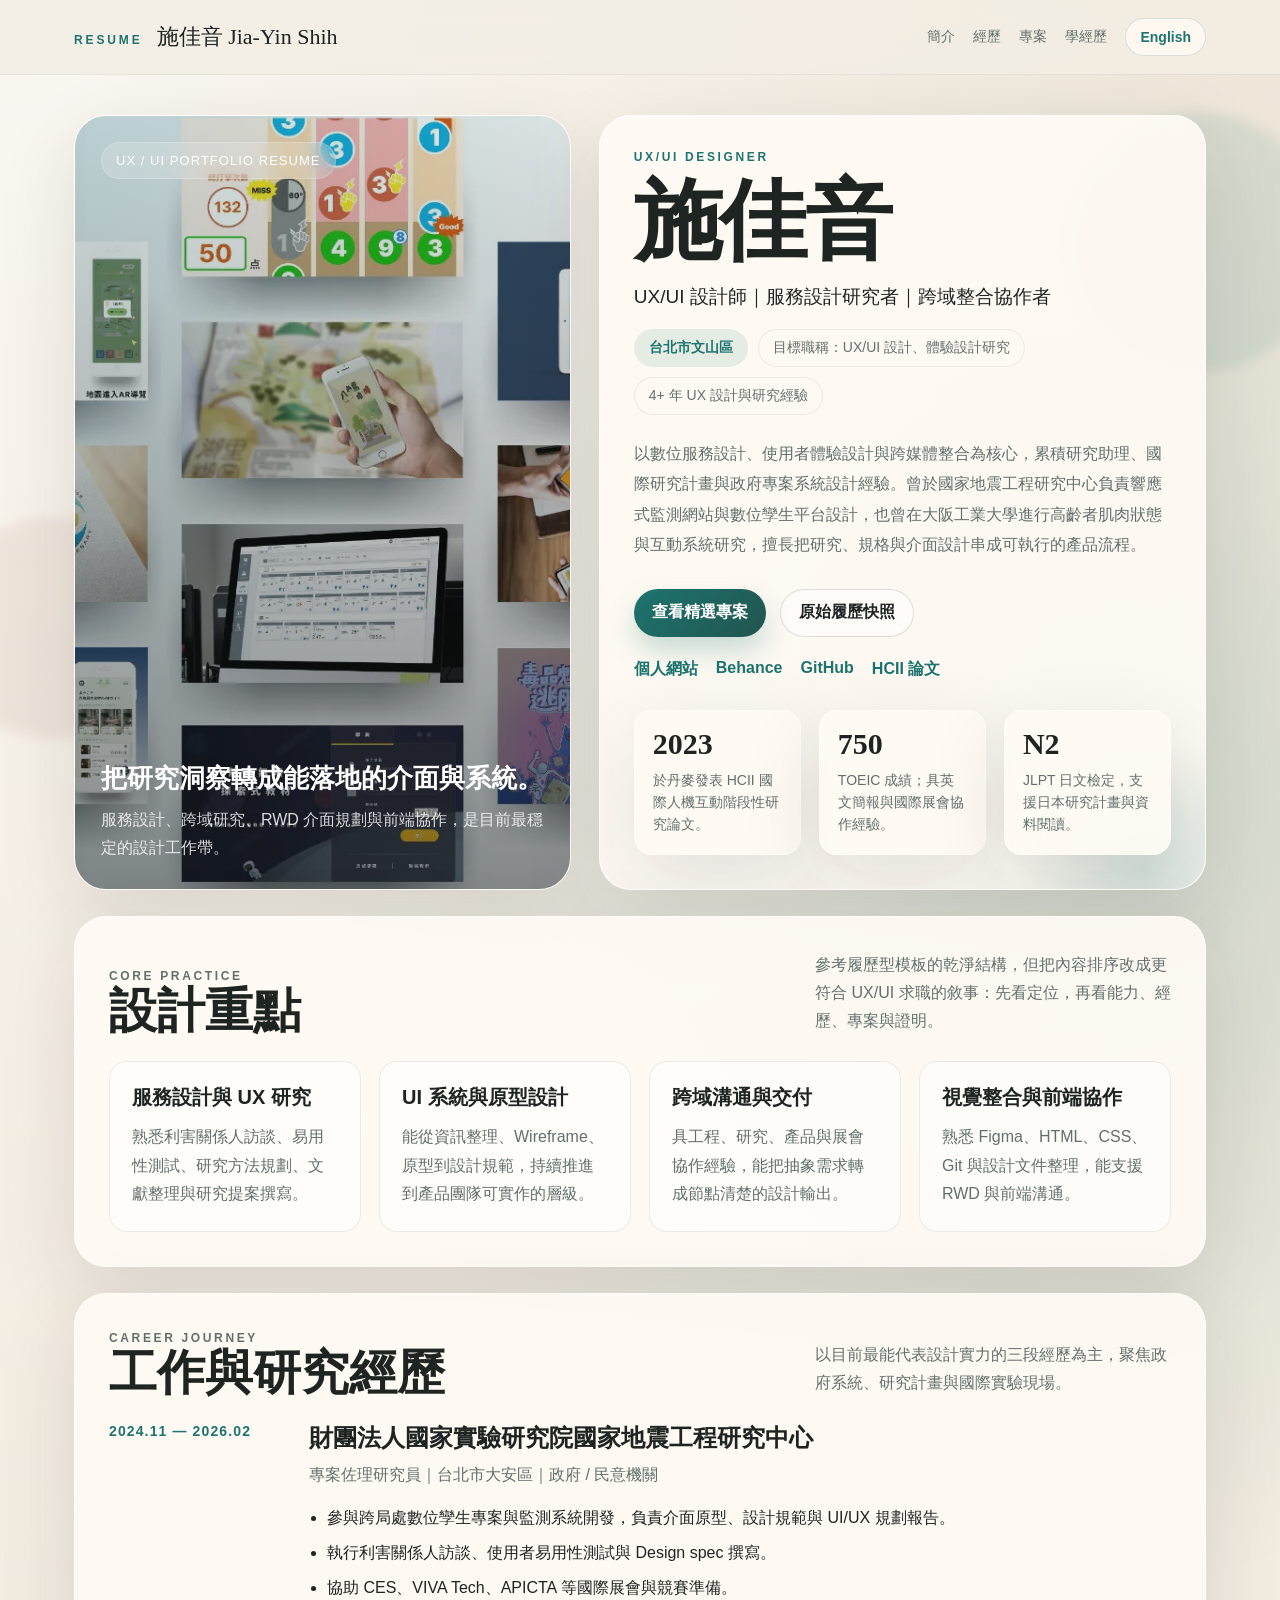
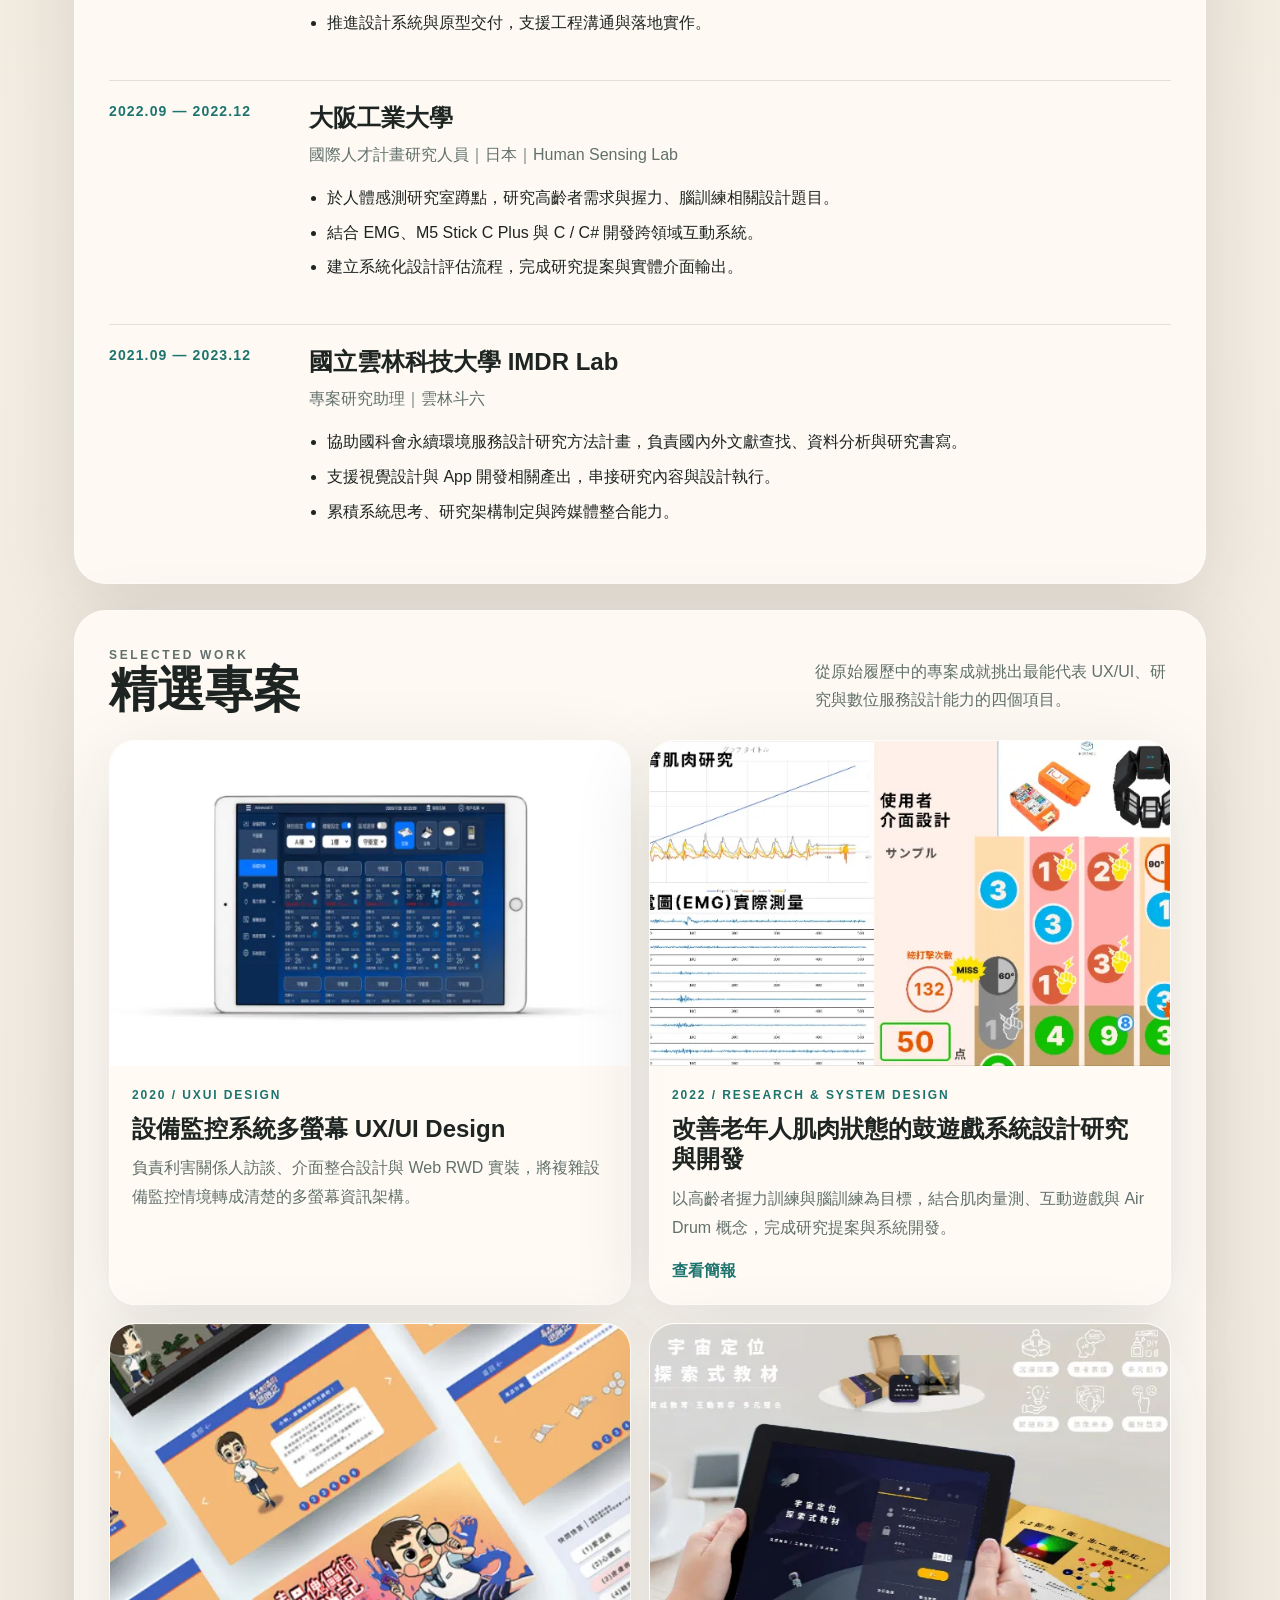
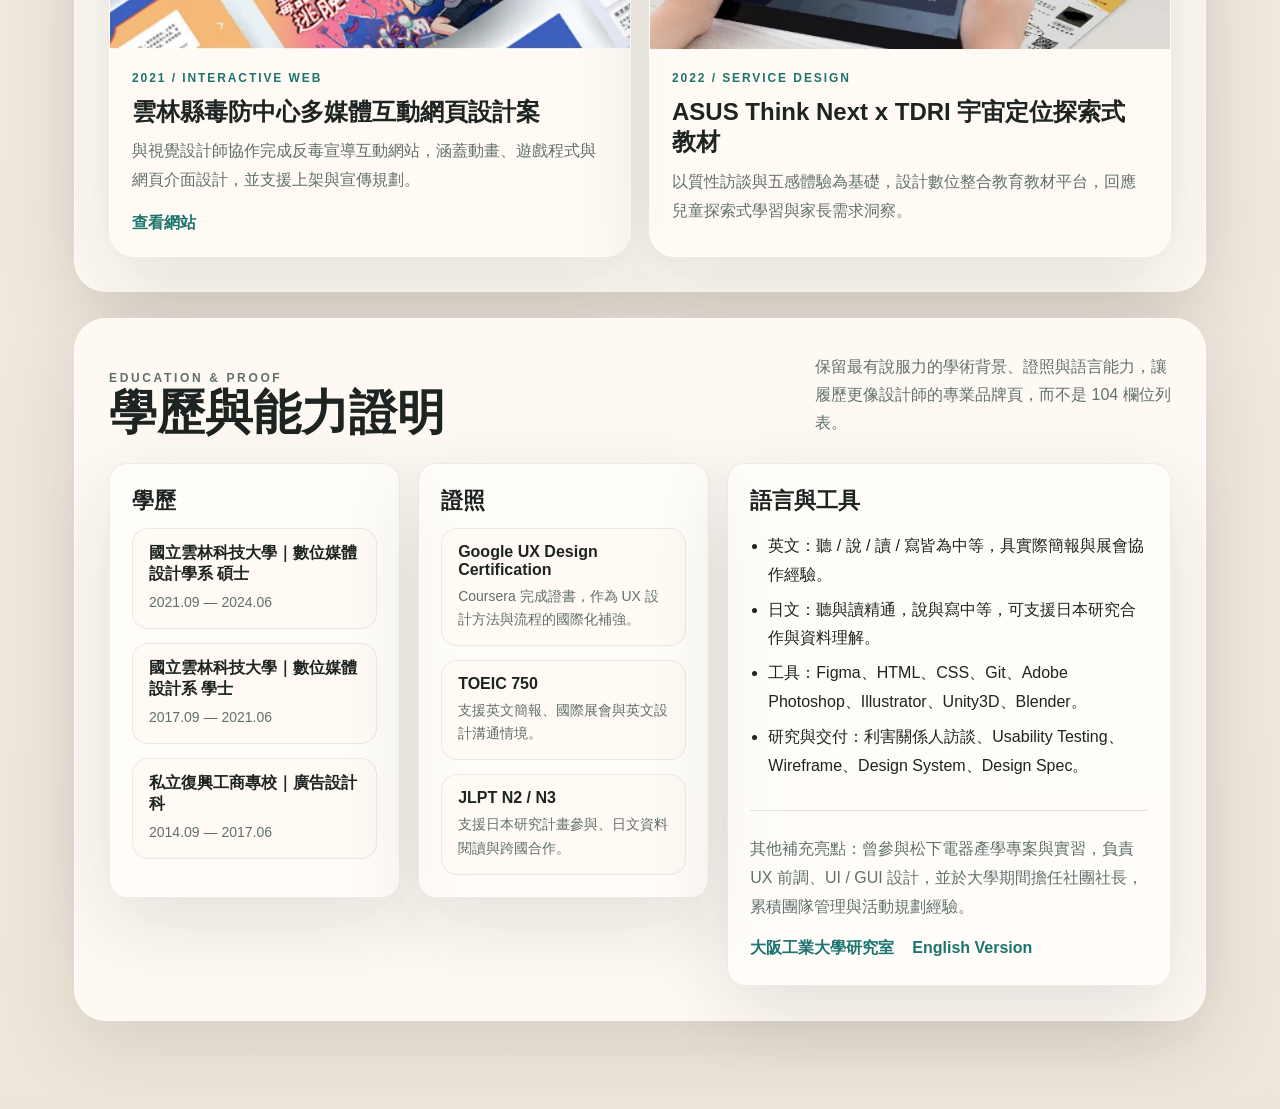
==== index.html @ fb62c907 "Initial commit Created from https://vercel.com/new" ====
﻿<!DOCTYPE html>
<html lang="zh-Hant">
  <head>
    <meta charset="utf-8">
    <meta name="viewport" content="width=device-width, initial-scale=1">
    <meta name="description" content="施佳音的雙語履歷網站，聚焦 UX/UI 設計、服務設計研究與跨域整合實作。">
    <title>施佳音 | UX/UI 設計履歷</title>
    <link rel="stylesheet" href="./src/resume.css">
  </head>
  <body>
    <div class="page">
      <header class="site-nav">
        <div class="nav-inner">
          <div class="brand">
            <span class="brand-mark">Resume</span>
            <span class="brand-name">施佳音 Jia-Yin Shih</span>
          </div>
          <nav class="nav-links" aria-label="頁面導覽">
            <a href="#profile">簡介</a>
            <a href="#experience">經歷</a>
            <a href="#projects">專案</a>
            <a href="#credentials">學經歷</a>
            <a class="lang-link" href="./index-en.html">English</a>
          </nav>
        </div>
      </header>

      <main class="page-main">
        <section class="hero" id="profile">
          <div class="hero-media animate-in">
            <span class="media-badge">UX / UI Portfolio Resume</span>
            <img src="./assets/images/profile-cover.webp" alt="施佳音作品封面圖">
            <div class="media-note">
              <strong>把研究洞察轉成能落地的介面與系統。</strong>
              <span>服務設計、跨域研究、RWD 介面規劃與前端協作，是目前最穩定的設計工作帶。</span>
            </div>
          </div>

          <div class="hero-card animate-in delay-1">
            <p class="eyebrow">UX/UI Designer</p>
            <h1 class="hero-title">施佳音</h1>
            <p class="hero-subtitle">UX/UI 設計師｜服務設計研究者｜跨域整合協作者</p>

            <div class="hero-meta">
              <span class="pill strong">台北市文山區</span>
              <span class="pill">目標職稱：UX/UI 設計、體驗設計研究</span>
              <span class="pill">4+ 年 UX 設計與研究經驗</span>
            </div>

            <p class="hero-summary">
              以數位服務設計、使用者體驗設計與跨媒體整合為核心，累積研究助理、國際研究計畫與政府專案系統設計經驗。曾於國家地震工程研究中心負責響應式監測網站與數位孿生平台設計，也曾在大阪工業大學進行高齡者肌肉狀態與互動系統研究，擅長把研究、規格與介面設計串成可執行的產品流程。
            </p>

            <div class="hero-actions">
              <a class="button" href="#projects">查看精選專案</a>
              <a class="ghost-button" href="./raw/resume-source.html">原始履歷快照</a>
            </div>

            <div class="hero-links">
              <a href="https://irishis-coming-up.webflow.io/" target="_blank" rel="noreferrer">個人網站</a>
              <a href="https://www.behance.net/billowinglight/" target="_blank" rel="noreferrer">Behance</a>
              <a href="https://github.com/JIAYIN-Shih" target="_blank" rel="noreferrer">GitHub</a>
              <a href="https://link.springer.com/chapter/10.1007/978-3-031-35989-7_3" target="_blank" rel="noreferrer">HCII 論文</a>
            </div>

            <div class="metric-grid">
              <article class="mini-card animate-in delay-1">
                <strong>2023</strong>
                <span>於丹麥發表 HCII 國際人機互動階段性研究論文。</span>
              </article>
              <article class="mini-card animate-in delay-1">
                <strong>750</strong>
                <span>TOEIC 成績；具英文簡報與國際展會協作經驗。</span>
              </article>
              <article class="mini-card animate-in delay-1">
                <strong>N2</strong>
                <span>JLPT 日文檢定，支援日本研究計畫與資料閱讀。</span>
              </article>
            </div>
          </div>
        </section>

        <section class="section-panel animate-in delay-1">
          <div class="section-head">
            <div>
              <p class="eyebrow">Core Practice</p>
              <h2>設計重點</h2>
            </div>
            <p>參考履歷型模板的乾淨結構，但把內容排序改成更符合 UX/UI 求職的敘事：先看定位，再看能力、經歷、專案與證明。</p>
          </div>

          <div class="expertise-grid">
            <article class="expertise-item">
              <h3>服務設計與 UX 研究</h3>
              <p>熟悉利害關係人訪談、易用性測試、研究方法規劃、文獻整理與研究提案撰寫。</p>
            </article>
            <article class="expertise-item">
              <h3>UI 系統與原型設計</h3>
              <p>能從資訊整理、Wireframe、原型到設計規範，持續推進到產品團隊可實作的層級。</p>
            </article>
            <article class="expertise-item">
              <h3>跨域溝通與交付</h3>
              <p>具工程、研究、產品與展會協作經驗，能把抽象需求轉成節點清楚的設計輸出。</p>
            </article>
            <article class="expertise-item">
              <h3>視覺整合與前端協作</h3>
              <p>熟悉 Figma、HTML、CSS、Git 與設計文件整理，能支援 RWD 與前端溝通。</p>
            </article>
          </div>
        </section>

        <section class="section-panel animate-in delay-1" id="experience">
          <div class="section-head">
            <div>
              <p class="eyebrow">Career Journey</p>
              <h2>工作與研究經歷</h2>
            </div>
            <p>以目前最能代表設計實力的三段經歷為主，聚焦政府系統、研究計畫與國際實驗現場。</p>
          </div>

          <div class="timeline">
            <article class="timeline-item">
              <div class="timeline-period">2024.11 — 2026.02</div>
              <div class="timeline-content">
                <h3>財團法人國家實驗研究院國家地震工程研究中心</h3>
                <div class="timeline-meta">專案佐理研究員｜台北市大安區｜政府 / 民意機關</div>
                <ul>
                  <li>參與跨局處數位孿生專案與監測系統開發，負責介面原型、設計規範與 UI/UX 規劃報告。</li>
                  <li>執行利害關係人訪談、使用者易用性測試與 Design spec 撰寫。</li>
                  <li>協助 CES、VIVA Tech、APICTA 等國際展會與競賽準備。</li>
                  <li>推進設計系統與原型交付，支援工程溝通與落地實作。</li>
                </ul>
              </div>
            </article>

            <article class="timeline-item">
              <div class="timeline-period">2022.09 — 2022.12</div>
              <div class="timeline-content">
                <h3>大阪工業大學</h3>
                <div class="timeline-meta">國際人才計畫研究人員｜日本｜Human Sensing Lab</div>
                <ul>
                  <li>於人體感測研究室蹲點，研究高齡者需求與握力、腦訓練相關設計題目。</li>
                  <li>結合 EMG、M5 Stick C Plus 與 C / C# 開發跨領域互動系統。</li>
                  <li>建立系統化設計評估流程，完成研究提案與實體介面輸出。</li>
                </ul>
              </div>
            </article>

            <article class="timeline-item">
              <div class="timeline-period">2021.09 — 2023.12</div>
              <div class="timeline-content">
                <h3>國立雲林科技大學 IMDR Lab</h3>
                <div class="timeline-meta">專案研究助理｜雲林斗六</div>
                <ul>
                  <li>協助國科會永續環境服務設計研究方法計畫，負責國內外文獻查找、資料分析與研究書寫。</li>
                  <li>支援視覺設計與 App 開發相關產出，串接研究內容與設計執行。</li>
                  <li>累積系統思考、研究架構制定與跨媒體整合能力。</li>
                </ul>
              </div>
            </article>
          </div>
        </section>

        <section class="section-panel animate-in delay-2" id="projects">
          <div class="section-head">
            <div>
              <p class="eyebrow">Selected Work</p>
              <h2>精選專案</h2>
            </div>
            <p>從原始履歷中的專案成就挑出最能代表 UX/UI、研究與數位服務設計能力的四個項目。</p>
          </div>

          <div class="project-grid">
            <article class="project-card">
              <div class="project-image">
                <img src="./assets/images/project-monitoring-ux-ui.webp" alt="設備監控系統多螢幕 UX/UI Design">
              </div>
              <div class="project-body">
                <div class="project-kicker">2020 / UXUI Design</div>
                <h3>設備監控系統多螢幕 UX/UI Design</h3>
                <p>負責利害關係人訪談、介面整合設計與 Web RWD 實裝，將複雜設備監控情境轉成清楚的多螢幕資訊架構。</p>
              </div>
            </article>

            <article class="project-card">
              <div class="project-image">
                <img src="./assets/images/project-air-drum-research.webp" alt="改善老年人肌肉狀態的鼓遊戲系統設計研究與開發">
              </div>
              <div class="project-body">
                <div class="project-kicker">2022 / Research & System Design</div>
                <h3>改善老年人肌肉狀態的鼓遊戲系統設計研究與開發</h3>
                <p>以高齡者握力訓練與腦訓練為目標，結合肌肉量測、互動遊戲與 Air Drum 概念，完成研究提案與系統開發。</p>
                <a class="project-link" href="https://docs.google.com/presentation/d/1hdqYt8zqAPA0TvAWFV2dl84czTdCts7oBnS_6r1ENME/edit?usp=sharing" target="_blank" rel="noreferrer">查看簡報</a>
              </div>
            </article>

            <article class="project-card">
              <div class="project-image">
                <img src="./assets/images/project-yunlin-interactive-web.webp" alt="雲林縣毒防中心多媒體互動網頁設計案">
              </div>
              <div class="project-body">
                <div class="project-kicker">2021 / Interactive Web</div>
                <h3>雲林縣毒防中心多媒體互動網頁設計案</h3>
                <p>與視覺設計師協作完成反毒宣導互動網站，涵蓋動畫、遊戲程式與網頁介面設計，並支援上架與宣傳規劃。</p>
                <a class="project-link" href="https://yunlindrug.github.io/yunlindrug/" target="_blank" rel="noreferrer">查看網站</a>
              </div>
            </article>

            <article class="project-card">
              <div class="project-image">
                <img src="./assets/images/project-image-extra.webp" alt="ASUS Think Next x TDRI 宇宙定位探索式教材">
              </div>
              <div class="project-body">
                <div class="project-kicker">2022 / Service Design</div>
                <h3>ASUS Think Next x TDRI 宇宙定位探索式教材</h3>
                <p>以質性訪談與五感體驗為基礎，設計數位整合教育教材平台，回應兒童探索式學習與家長需求洞察。</p>
              </div>
            </article>
          </div>
        </section>

        <section class="section-panel animate-in delay-2" id="credentials">
          <div class="section-head">
            <div>
              <p class="eyebrow">Education & Proof</p>
              <h2>學歷與能力證明</h2>
            </div>
            <p>保留最有說服力的學術背景、證照與語言能力，讓履歷更像設計師的專業品牌頁，而不是 104 欄位列表。</p>
          </div>

          <div class="bottom-grid">
            <div class="credentials-grid">
              <article class="credential-card">
                <h3>學歷</h3>
                <div class="credential-list">
                  <div class="credential-line">
                    <strong>國立雲林科技大學｜數位媒體設計學系 碩士</strong>
                    <span>2021.09 — 2024.06</span>
                  </div>
                  <div class="credential-line">
                    <strong>國立雲林科技大學｜數位媒體設計系 學士</strong>
                    <span>2017.09 — 2021.06</span>
                  </div>
                  <div class="credential-line">
                    <strong>私立復興工商專校｜廣告設計科</strong>
                    <span>2014.09 — 2017.06</span>
                  </div>
                </div>
              </article>

              <article class="credential-card">
                <h3>證照</h3>
                <div class="credential-list">
                  <div class="credential-line">
                    <strong>Google UX Design Certification</strong>
                    <span>Coursera 完成證書，作為 UX 設計方法與流程的國際化補強。</span>
                  </div>
                  <div class="credential-line">
                    <strong>TOEIC 750</strong>
                    <span>支援英文簡報、國際展會與英文設計溝通情境。</span>
                  </div>
                  <div class="credential-line">
                    <strong>JLPT N2 / N3</strong>
                    <span>支援日本研究計畫參與、日文資料閱讀與跨國合作。</span>
                  </div>
                </div>
              </article>
            </div>

            <article class="credential-card">
              <h3>語言與工具</h3>
              <ul>
                <li>英文：聽 / 說 / 讀 / 寫皆為中等，具實際簡報與展會協作經驗。</li>
                <li>日文：聽與讀精通，說與寫中等，可支援日本研究合作與資料理解。</li>
                <li>工具：Figma、HTML、CSS、Git、Adobe Photoshop、Illustrator、Unity3D、Blender。</li>
                <li>研究與交付：利害關係人訪談、Usability Testing、Wireframe、Design System、Design Spec。</li>
              </ul>

              <div class="footer-note">
                其他補充亮點：曾參與松下電器產學專案與實習，負責 UX 前調、UI / GUI 設計，並於大學期間擔任社團社長，累積團隊管理與活動規劃經驗。
                <div class="footer-links">
                  <a href="https://www.oit.ac.jp/laboratory/room/290" target="_blank" rel="noreferrer">大阪工業大學研究室</a>
                  <a href="./index-en.html">English Version</a>
                </div>
              </div>
            </article>
          </div>
        </section>
      </main>
    </div>
  </body>
</html>
---- src/resume.css ----
:root {
  color-scheme: light;
  --bg: #f3ede3;
  --bg-deep: #e4d7c4;
  --surface: rgba(255, 251, 245, 0.92);
  --surface-strong: #fffaf3;
  --ink: #1e2422;
  --muted: #61706c;
  --line: rgba(30, 36, 34, 0.12);
  --accent: #1d746f;
  --accent-2: #9e5f42;
  --accent-soft: rgba(29, 116, 111, 0.11);
  --shadow: 0 24px 80px rgba(29, 36, 34, 0.12);
  --radius-xl: 32px;
  --radius-lg: 24px;
  --radius-md: 18px;
  --font-display: "Iowan Old Style", "Palatino Linotype", "Book Antiqua", Georgia, serif;
  --font-sans: "Aptos", "Segoe UI", "Noto Sans TC", "PingFang TC", sans-serif;
}

*,
*::before,
*::after {
  box-sizing: border-box;
}

html {
  scroll-behavior: smooth;
}

body {
  margin: 0;
  min-height: 100vh;
  color: var(--ink);
  font-family: var(--font-sans);
  background:
    radial-gradient(circle at top left, rgba(255, 255, 255, 0.72), transparent 36%),
    radial-gradient(circle at 85% 18%, rgba(29, 116, 111, 0.16), transparent 22%),
    linear-gradient(180deg, #efe4d3 0%, var(--bg) 42%, #efe6db 100%);
}

a {
  color: inherit;
  text-decoration: none;
}

img {
  display: block;
  max-width: 100%;
}

.page::before,
.page::after {
  content: "";
  position: fixed;
  inset: auto;
  border-radius: 999px;
  pointer-events: none;
  z-index: -1;
  filter: blur(6px);
}

.page::before {
  top: 112px;
  right: -48px;
  width: 260px;
  height: 260px;
  background: rgba(29, 116, 111, 0.1);
}

.page::after {
  left: -60px;
  bottom: 18%;
  width: 220px;
  height: 220px;
  background: rgba(158, 95, 66, 0.09);
}

.site-nav {
  position: sticky;
  top: 0;
  z-index: 20;
  backdrop-filter: blur(14px);
  background: rgba(243, 237, 227, 0.78);
  border-bottom: 1px solid rgba(30, 36, 34, 0.06);
}

.nav-inner {
  max-width: 1180px;
  margin: 0 auto;
  padding: 18px 24px;
  display: flex;
  align-items: center;
  justify-content: space-between;
  gap: 24px;
}

.brand {
  display: flex;
  align-items: baseline;
  gap: 14px;
  min-width: 0;
}

.brand-mark {
  font-size: 12px;
  letter-spacing: 0.24em;
  text-transform: uppercase;
  color: var(--accent);
  font-weight: 700;
}

.brand-name {
  font-family: var(--font-display);
  font-size: 22px;
  line-height: 1;
}

.nav-links {
  display: flex;
  align-items: center;
  gap: 18px;
  flex-wrap: wrap;
  justify-content: flex-end;
}

.nav-links a {
  color: var(--muted);
  font-size: 14px;
  transition: color 180ms ease, transform 180ms ease;
}

.nav-links a:hover {
  color: var(--accent);
  transform: translateY(-1px);
}

.lang-link {
  padding: 10px 14px;
  border-radius: 999px;
  border: 1px solid rgba(29, 116, 111, 0.18);
  background: rgba(255, 250, 243, 0.86);
  color: var(--accent) !important;
  font-weight: 700;
}

.page-main {
  max-width: 1180px;
  margin: 0 auto;
  padding: 40px 24px 88px;
}

.hero {
  display: grid;
  grid-template-columns: minmax(280px, 0.9fr) minmax(0, 1.1fr);
  gap: 28px;
  align-items: stretch;
}

.hero-media,
.hero-card,
.section-panel,
.project-card,
.mini-card,
.credential-card {
  background: var(--surface);
  border: 1px solid rgba(255, 255, 255, 0.55);
  box-shadow: var(--shadow);
}

.hero-media {
  position: relative;
  min-height: 620px;
  overflow: hidden;
  border-radius: var(--radius-xl);
}

.hero-media img {
  width: 100%;
  height: 100%;
  object-fit: cover;
  filter: saturate(0.88) contrast(1.02);
  transform: scale(1.03);
}

.hero-media::after {
  content: "";
  position: absolute;
  inset: 0;
  background:
    linear-gradient(180deg, rgba(26, 32, 30, 0.08), rgba(26, 32, 30, 0.52)),
    linear-gradient(135deg, rgba(29, 116, 111, 0.16), transparent 62%);
}

.media-badge,
.media-note {
  position: absolute;
  z-index: 1;
  color: #fff;
}

.media-badge {
  top: 26px;
  left: 26px;
  padding: 10px 14px;
  border-radius: 999px;
  background: rgba(255, 255, 255, 0.16);
  border: 1px solid rgba(255, 255, 255, 0.22);
  backdrop-filter: blur(10px);
  font-size: 13px;
  letter-spacing: 0.08em;
  text-transform: uppercase;
}

.media-note {
  left: 26px;
  right: 26px;
  bottom: 28px;
}

.media-note strong {
  display: block;
  font-family: var(--font-display);
  font-size: 26px;
  font-weight: 600;
}

.media-note span {
  display: block;
  margin-top: 10px;
  color: rgba(255, 255, 255, 0.84);
  line-height: 1.7;
}

.hero-card {
  display: flex;
  flex-direction: column;
  border-radius: var(--radius-xl);
  padding: 34px;
  overflow: hidden;
  position: relative;
}

.hero-card::before {
  content: "";
  position: absolute;
  inset: auto -80px -120px auto;
  width: 280px;
  height: 280px;
  border-radius: 999px;
  background: radial-gradient(circle, rgba(29, 116, 111, 0.18), transparent 68%);
}

.eyebrow {
  margin: 0 0 16px;
  font-size: 12px;
  font-weight: 700;
  letter-spacing: 0.22em;
  text-transform: uppercase;
  color: var(--accent);
}

.hero-title {
  margin: 0;
  font-family: var(--font-display);
  font-size: clamp(52px, 7vw, 88px);
  line-height: 0.95;
  font-weight: 600;
  letter-spacing: -0.03em;
}

.hero-subtitle {
  margin: 18px 0 0;
  font-size: 19px;
  line-height: 1.55;
  color: var(--ink);
  max-width: 48ch;
}

.hero-meta {
  display: flex;
  flex-wrap: wrap;
  gap: 10px;
  margin: 18px 0 0;
}

.pill {
  padding: 9px 14px;
  border-radius: 999px;
  background: rgba(255, 250, 243, 0.92);
  border: 1px solid rgba(30, 36, 34, 0.08);
  color: var(--muted);
  font-size: 14px;
}

.pill.strong {
  background: var(--accent-soft);
  color: var(--accent);
  border-color: transparent;
  font-weight: 700;
}

.hero-summary {
  margin: 24px 0 0;
  color: var(--muted);
  line-height: 1.9;
  font-size: 16px;
}

.hero-actions {
  display: flex;
  flex-wrap: wrap;
  gap: 14px;
  margin-top: 28px;
}

.button,
.ghost-button {
  display: inline-flex;
  align-items: center;
  justify-content: center;
  min-height: 48px;
  padding: 0 18px;
  border-radius: 999px;
  font-weight: 700;
  transition: transform 180ms ease, box-shadow 180ms ease, background-color 180ms ease;
}

.button {
  color: #fff;
  background: linear-gradient(135deg, var(--accent), #22544e);
  box-shadow: 0 14px 28px rgba(29, 116, 111, 0.24);
}

.ghost-button {
  color: var(--ink);
  border: 1px solid rgba(30, 36, 34, 0.14);
  background: rgba(255, 255, 255, 0.48);
}

.button:hover,
.ghost-button:hover {
  transform: translateY(-2px);
}

.hero-links {
  display: flex;
  flex-wrap: wrap;
  gap: 12px 18px;
  margin-top: 22px;
}

.hero-links a {
  color: var(--accent);
  font-weight: 700;
}

.hero-links a:hover {
  color: var(--accent-2);
}

.metric-grid,
.expertise-grid,
.project-grid,
.bottom-grid,
.credentials-grid {
  display: grid;
  gap: 18px;
}

.metric-grid {
  margin-top: 30px;
  grid-template-columns: repeat(3, minmax(0, 1fr));
}

.mini-card {
  border-radius: var(--radius-md);
  padding: 18px;
}

.mini-card strong {
  display: block;
  font-family: var(--font-display);
  font-size: 30px;
  font-weight: 600;
  line-height: 1;
}

.mini-card span {
  display: block;
  margin-top: 10px;
  color: var(--muted);
  line-height: 1.6;
  font-size: 14px;
}

.section-panel {
  margin-top: 26px;
  border-radius: var(--radius-xl);
  padding: 34px;
}

.section-head {
  display: flex;
  align-items: end;
  justify-content: space-between;
  gap: 20px;
  margin-bottom: 26px;
}

.section-head h2 {
  margin: 0;
  font-family: var(--font-display);
  font-size: clamp(34px, 4vw, 48px);
  line-height: 1;
  font-weight: 600;
}

.section-head p {
  margin: 0;
  max-width: 40ch;
  color: var(--muted);
  line-height: 1.75;
}

.expertise-grid {
  grid-template-columns: repeat(4, minmax(0, 1fr));
}

.expertise-item {
  padding: 22px;
  border-radius: var(--radius-md);
  background: rgba(255, 255, 255, 0.54);
  border: 1px solid rgba(30, 36, 34, 0.08);
}

.expertise-item h3 {
  margin: 0 0 12px;
  font-size: 20px;
}

.expertise-item p {
  margin: 0;
  color: var(--muted);
  line-height: 1.8;
}

.timeline {
  display: grid;
  gap: 20px;
}

.timeline-item {
  display: grid;
  grid-template-columns: 180px minmax(0, 1fr);
  gap: 20px;
  padding: 22px 0;
  border-top: 1px solid var(--line);
}

.timeline-item:first-child {
  padding-top: 0;
  border-top: 0;
}

.timeline-period {
  color: var(--accent);
  font-size: 14px;
  font-weight: 700;
  letter-spacing: 0.08em;
  text-transform: uppercase;
}

.timeline-content h3 {
  margin: 0;
  font-size: 24px;
  line-height: 1.25;
}

.timeline-meta {
  margin-top: 8px;
  color: var(--muted);
  line-height: 1.7;
}

.timeline-content ul,
.credential-card ul {
  margin: 16px 0 0;
  padding-left: 18px;
}

.timeline-content li,
.credential-card li {
  line-height: 1.8;
  color: var(--ink);
}

.timeline-content li + li,
.credential-card li + li {
  margin-top: 6px;
}

.project-grid {
  grid-template-columns: repeat(2, minmax(0, 1fr));
}

.project-card {
  overflow: hidden;
  border-radius: 26px;
}

.project-image {
  aspect-ratio: 16 / 10;
  overflow: hidden;
}

.project-image img {
  width: 100%;
  height: 100%;
  object-fit: cover;
  transition: transform 280ms ease;
}

.project-card:hover .project-image img {
  transform: scale(1.04);
}

.project-body {
  padding: 22px;
}

.project-kicker {
  color: var(--accent);
  font-size: 12px;
  font-weight: 700;
  letter-spacing: 0.16em;
  text-transform: uppercase;
}

.project-body h3 {
  margin: 12px 0 10px;
  font-size: 24px;
  line-height: 1.28;
}

.project-body p {
  margin: 0;
  color: var(--muted);
  line-height: 1.8;
}

.project-link {
  display: inline-flex;
  margin-top: 18px;
  color: var(--accent);
  font-weight: 700;
}

.project-link:hover {
  color: var(--accent-2);
}

.bottom-grid {
  grid-template-columns: 1.15fr 0.85fr;
  align-items: start;
}

.credentials-grid {
  grid-template-columns: repeat(2, minmax(0, 1fr));
}

.credential-card {
  padding: 22px;
  border-radius: var(--radius-md);
  background: rgba(255, 255, 255, 0.54);
  border: 1px solid rgba(30, 36, 34, 0.08);
}

.credential-card h3 {
  margin: 0 0 12px;
  font-size: 22px;
}

.credential-card p {
  margin: 0;
  color: var(--muted);
  line-height: 1.75;
}

.credential-list {
  display: grid;
  gap: 14px;
}

.credential-line {
  padding: 14px 16px;
  border-radius: 16px;
  background: rgba(255, 250, 243, 0.88);
  border: 1px solid rgba(30, 36, 34, 0.08);
}

.credential-line strong {
  display: block;
  font-size: 16px;
}

.credential-line span {
  display: block;
  margin-top: 6px;
  color: var(--muted);
  line-height: 1.65;
  font-size: 14px;
}

.footer-note {
  margin-top: 30px;
  padding: 24px 0 0;
  border-top: 1px solid var(--line);
  color: var(--muted);
  line-height: 1.8;
}

.footer-links {
  display: flex;
  flex-wrap: wrap;
  gap: 14px 18px;
  margin-top: 12px;
}

.footer-links a {
  color: var(--accent);
  font-weight: 700;
}

.footer-links a:hover {
  color: var(--accent-2);
}

.animate-in {
  animation: fade-up 520ms ease both;
}

.animate-in.delay-1 {
  animation-delay: 80ms;
}

.animate-in.delay-2 {
  animation-delay: 140ms;
}

@keyframes fade-up {
  from {
    opacity: 0;
    transform: translateY(18px);
  }

  to {
    opacity: 1;
    transform: translateY(0);
  }
}

@media (max-width: 1040px) {
  .hero,
  .bottom-grid,
  .timeline-item {
    grid-template-columns: 1fr;
  }

  .expertise-grid,
  .metric-grid,
  .project-grid,
  .credentials-grid {
    grid-template-columns: repeat(2, minmax(0, 1fr));
  }

  .hero-media {
    min-height: 420px;
  }

  .timeline-period {
    font-size: 13px;
  }
}

@media (max-width: 720px) {
  .nav-inner,
  .page-main {
    padding-left: 18px;
    padding-right: 18px;
  }

  .nav-inner {
    align-items: flex-start;
    flex-direction: column;
  }

  .nav-links {
    justify-content: flex-start;
  }

  .hero-card,
  .section-panel {
    padding: 24px;
  }

  .hero-title {
    font-size: 48px;
  }

  .hero-subtitle {
    font-size: 17px;
  }

  .expertise-grid,
  .metric-grid,
  .project-grid,
  .credentials-grid {
    grid-template-columns: 1fr;
  }

  .section-head {
    align-items: flex-start;
    flex-direction: column;
  }

  .media-note strong {
    font-size: 22px;
  }
}

@media print {
  .site-nav,
  .hero-actions,
  .lang-link {
    display: none !important;
  }

  body {
    background: #fff;
  }

  .page::before,
  .page::after {
    display: none;
  }

  .page-main {
    max-width: none;
    padding: 0;
  }

  .hero,
  .bottom-grid,
  .timeline-item,
  .project-grid,
  .credentials-grid,
  .metric-grid,
  .expertise-grid {
    grid-template-columns: 1fr;
  }

  .hero-media,
  .hero-card,
  .section-panel,
  .project-card,
  .mini-card,
  .credential-card {
    box-shadow: none;
    border: 1px solid #d5d5d5;
    background: #fff;
  }
}
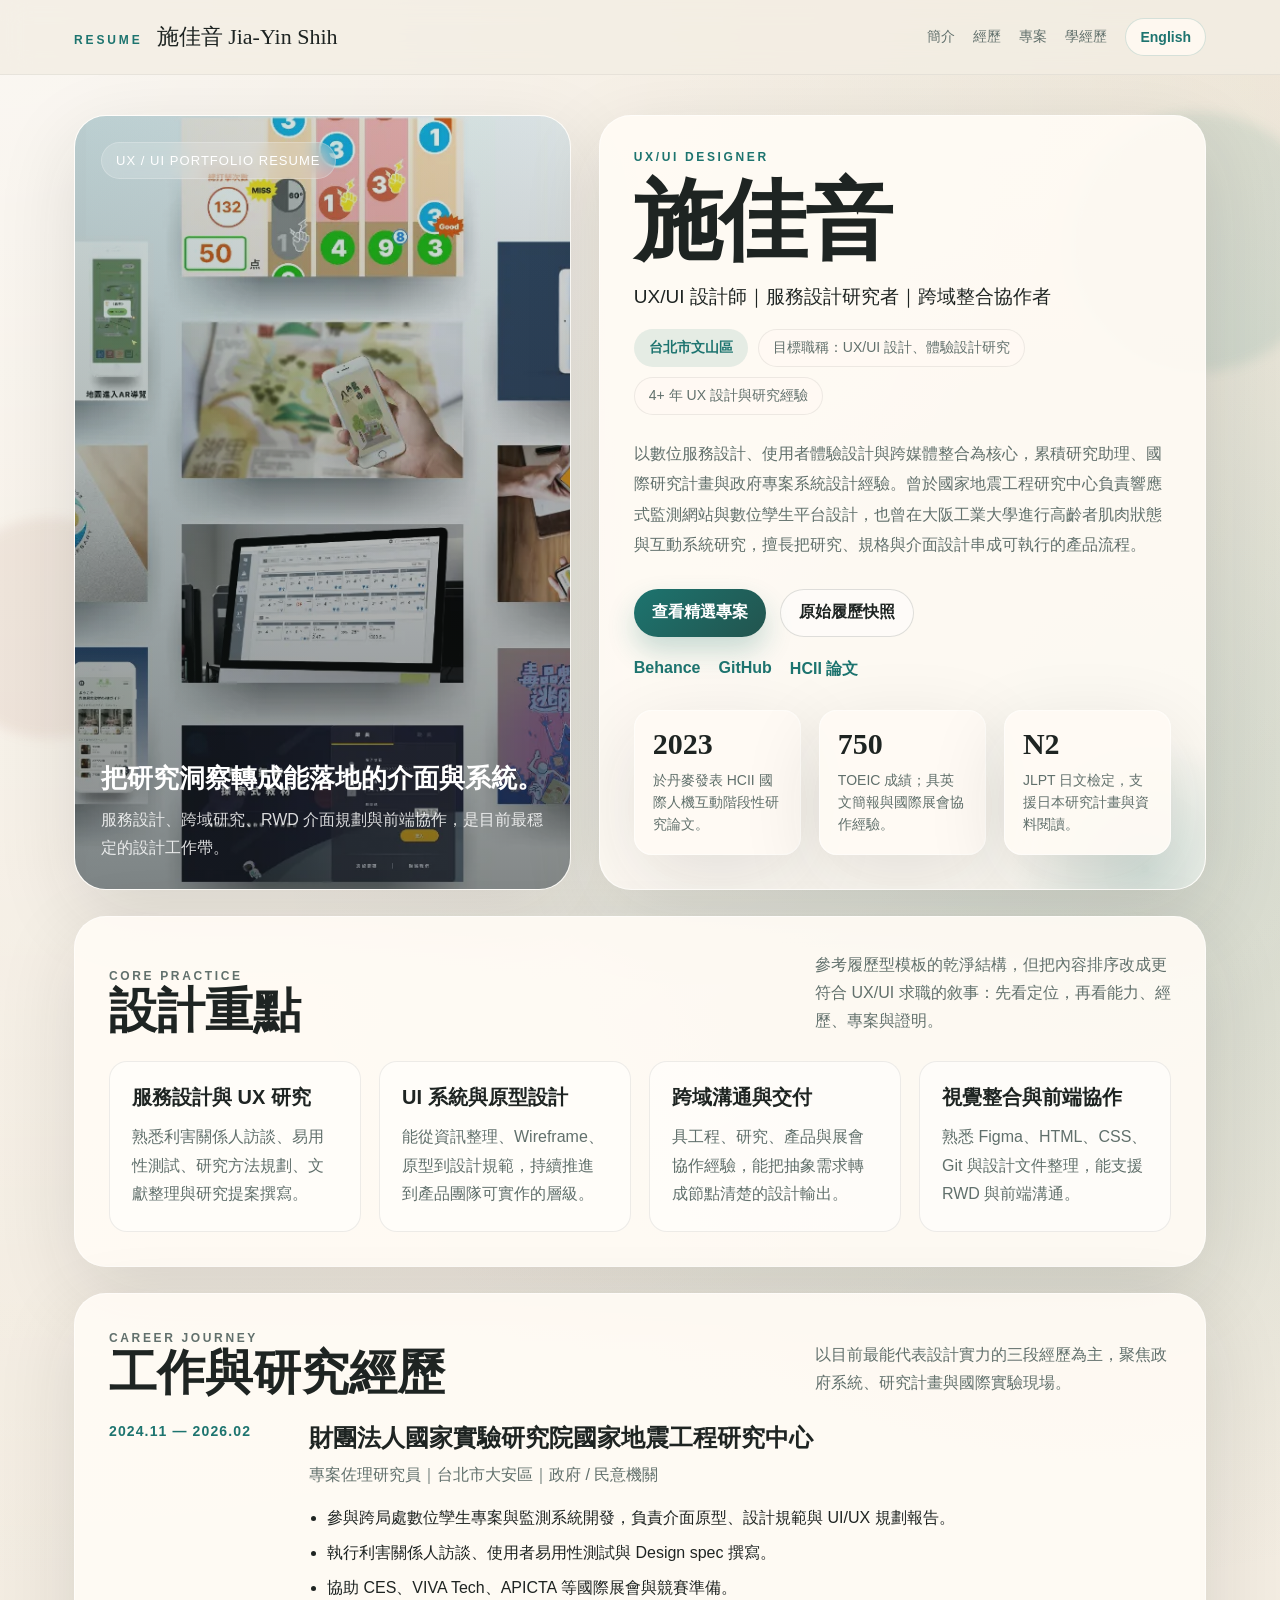
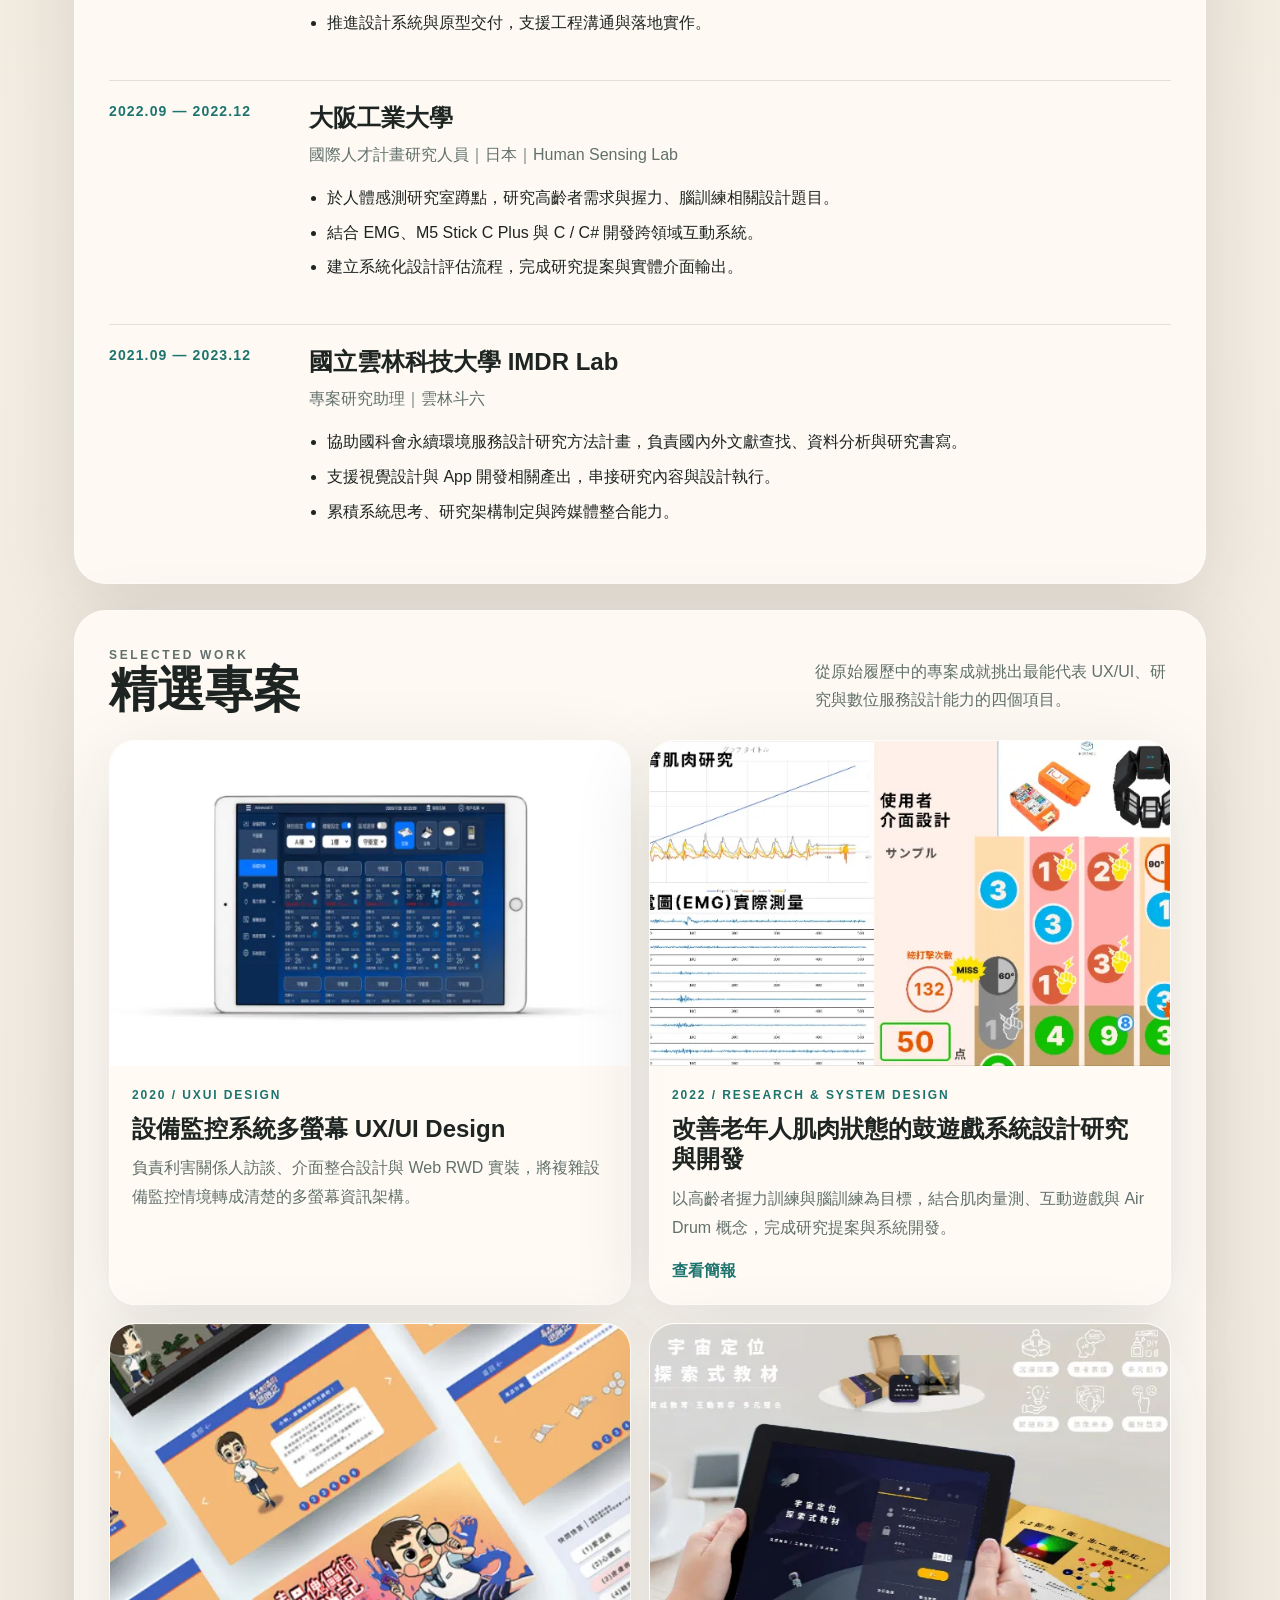
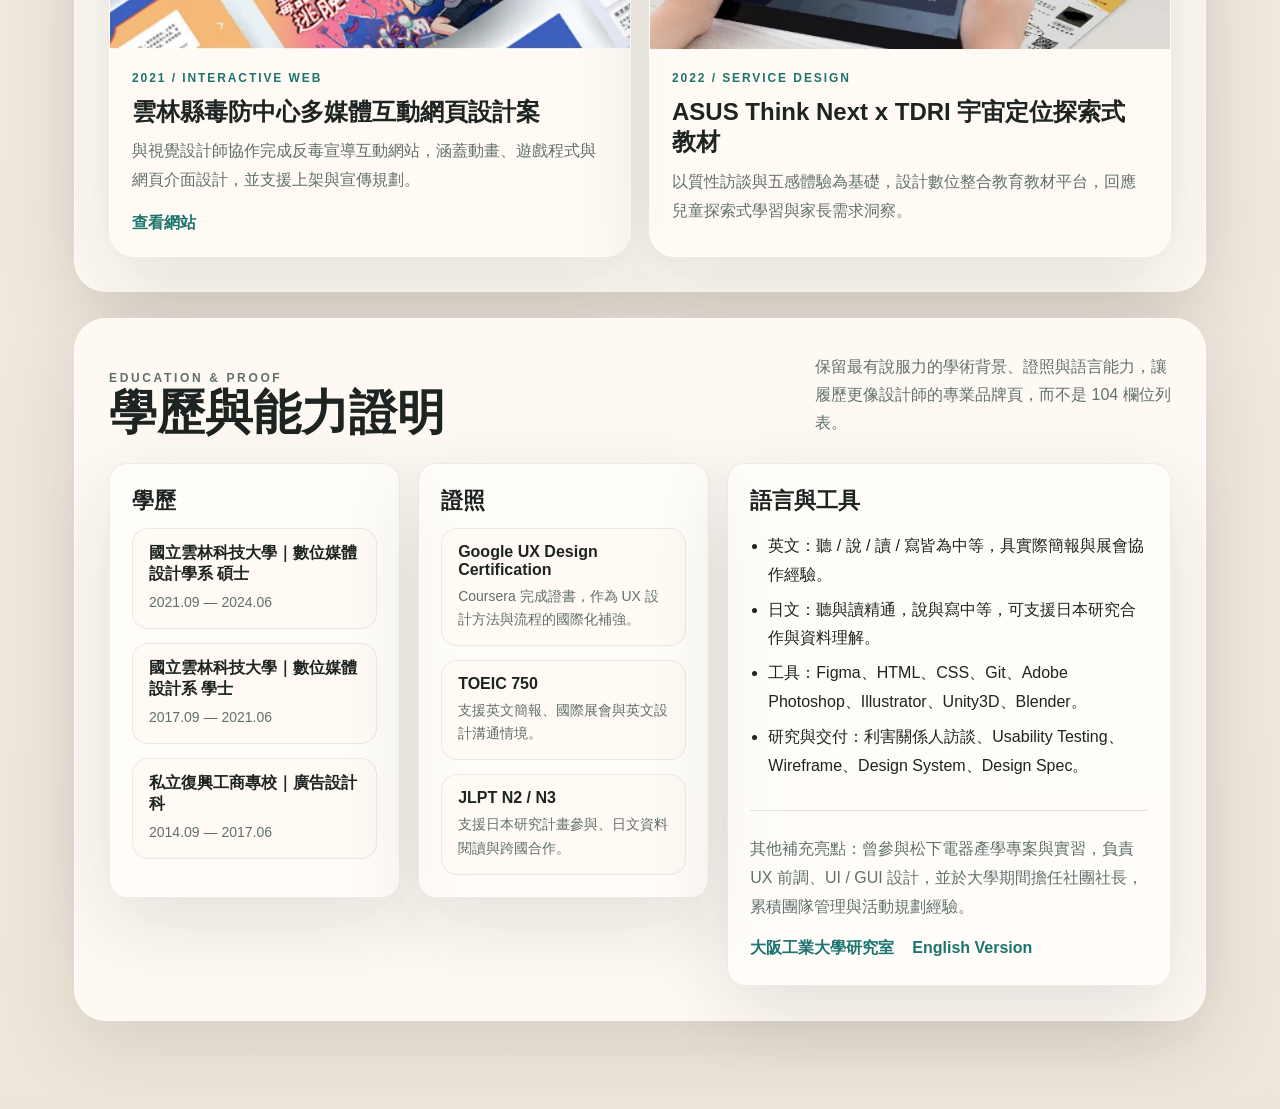
==== commit 8246f0a2: "Update index.html" ====
--- a/index.html
+++ b/index.html
@@ -57,9 +57,8 @@
             </div>
 
             <div class="hero-links">
-              <a href="https://irishis-coming-up.webflow.io/" target="_blank" rel="noreferrer">個人網站</a>
               <a href="https://www.behance.net/billowinglight/" target="_blank" rel="noreferrer">Behance</a>
-              <a href="https://github.com/JIAYIN-Shih" target="_blank" rel="noreferrer">GitHub</a>
+              <a href="https://github.com/JiaYinshih" target="_blank" rel="noreferrer">GitHub</a>
               <a href="https://link.springer.com/chapter/10.1007/978-3-031-35989-7_3" target="_blank" rel="noreferrer">HCII 論文</a>
             </div>
 
@@ -190,7 +189,7 @@
                 <div class="project-kicker">2022 / Research & System Design</div>
                 <h3>改善老年人肌肉狀態的鼓遊戲系統設計研究與開發</h3>
                 <p>以高齡者握力訓練與腦訓練為目標，結合肌肉量測、互動遊戲與 Air Drum 概念，完成研究提案與系統開發。</p>
-                <a class="project-link" href="https://docs.google.com/presentation/d/1hdqYt8zqAPA0TvAWFV2dl84czTdCts7oBnS_6r1ENME/edit?usp=sharing" target="_blank" rel="noreferrer">查看簡報</a>
+                <a class="project-link" href="https://docs.google.com/presentation/d/1HRM1MDwsDtq9emjHAzPKrhvN0O8iZyke/edit?usp=drive_link&ouid=109670991068246178965&rtpof=true&sd=true" target="_blank" rel="noreferrer">查看簡報</a>
               </div>
             </article>
 
